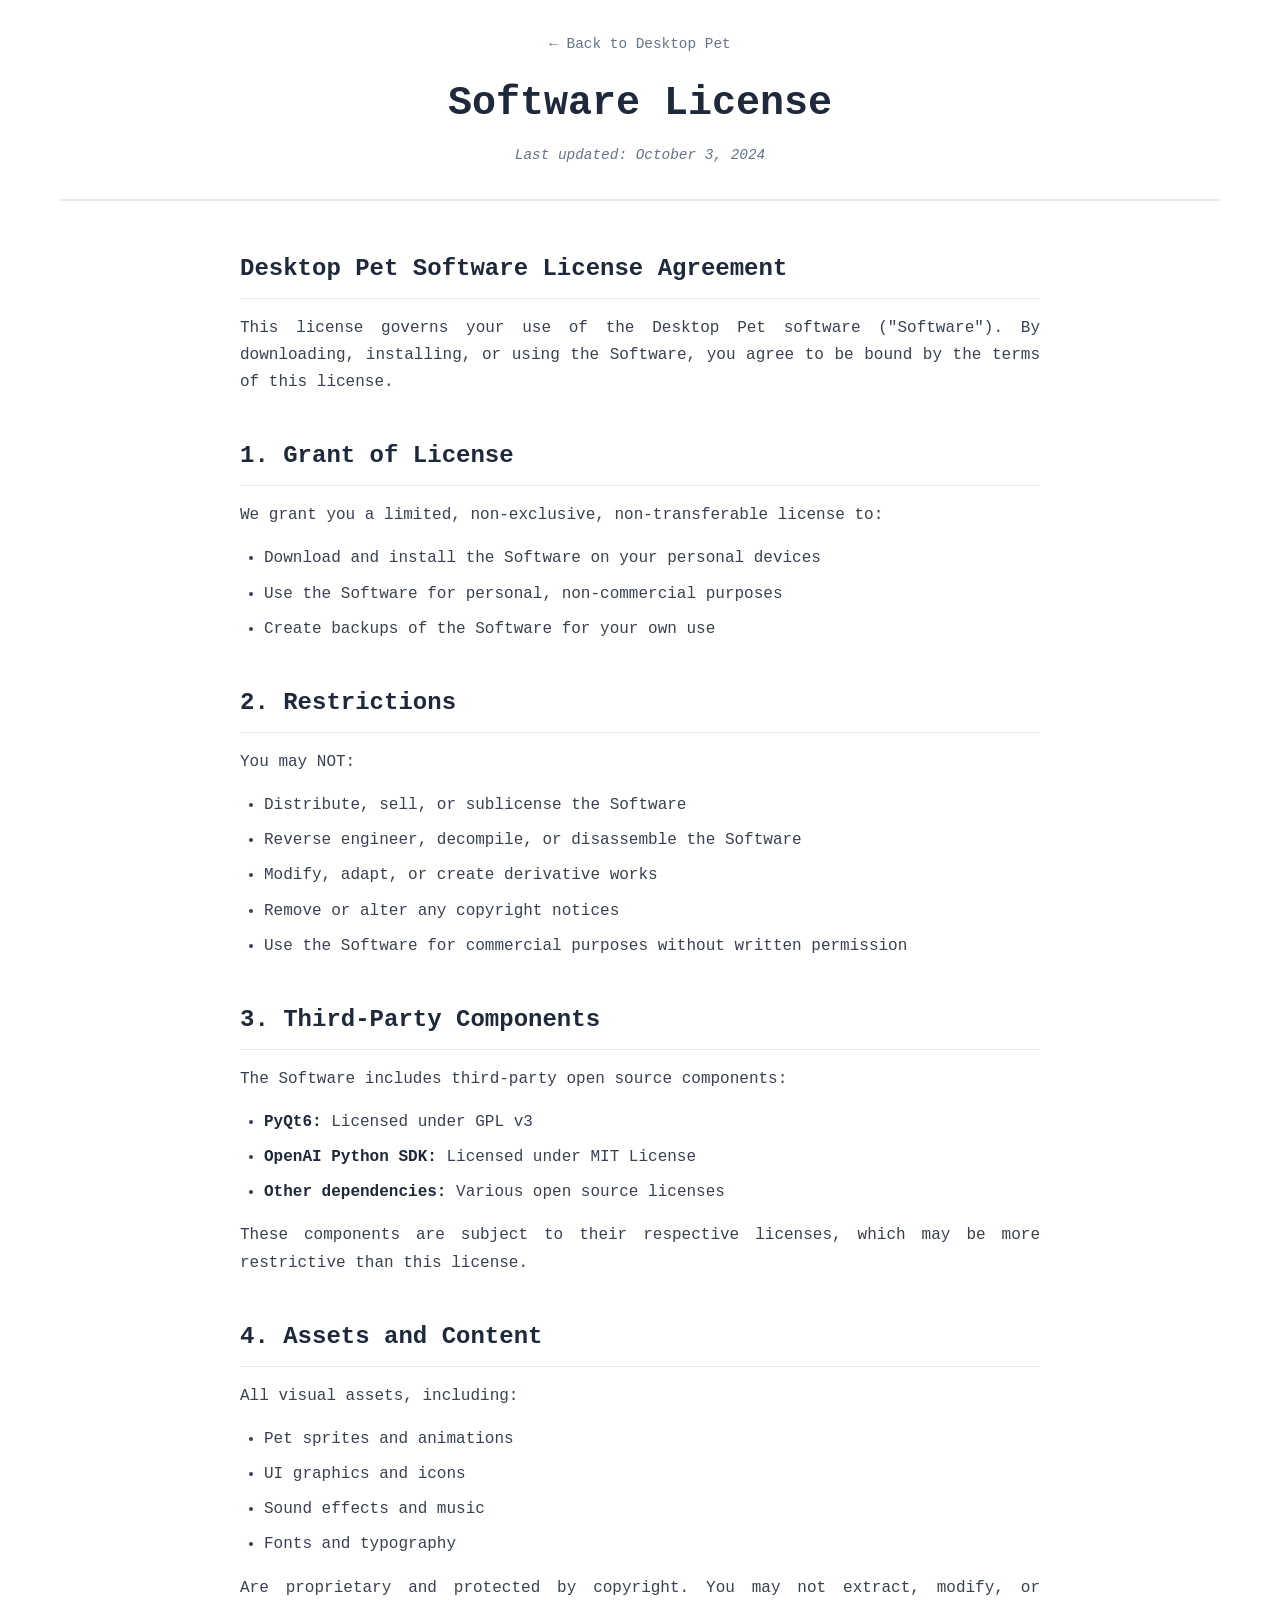
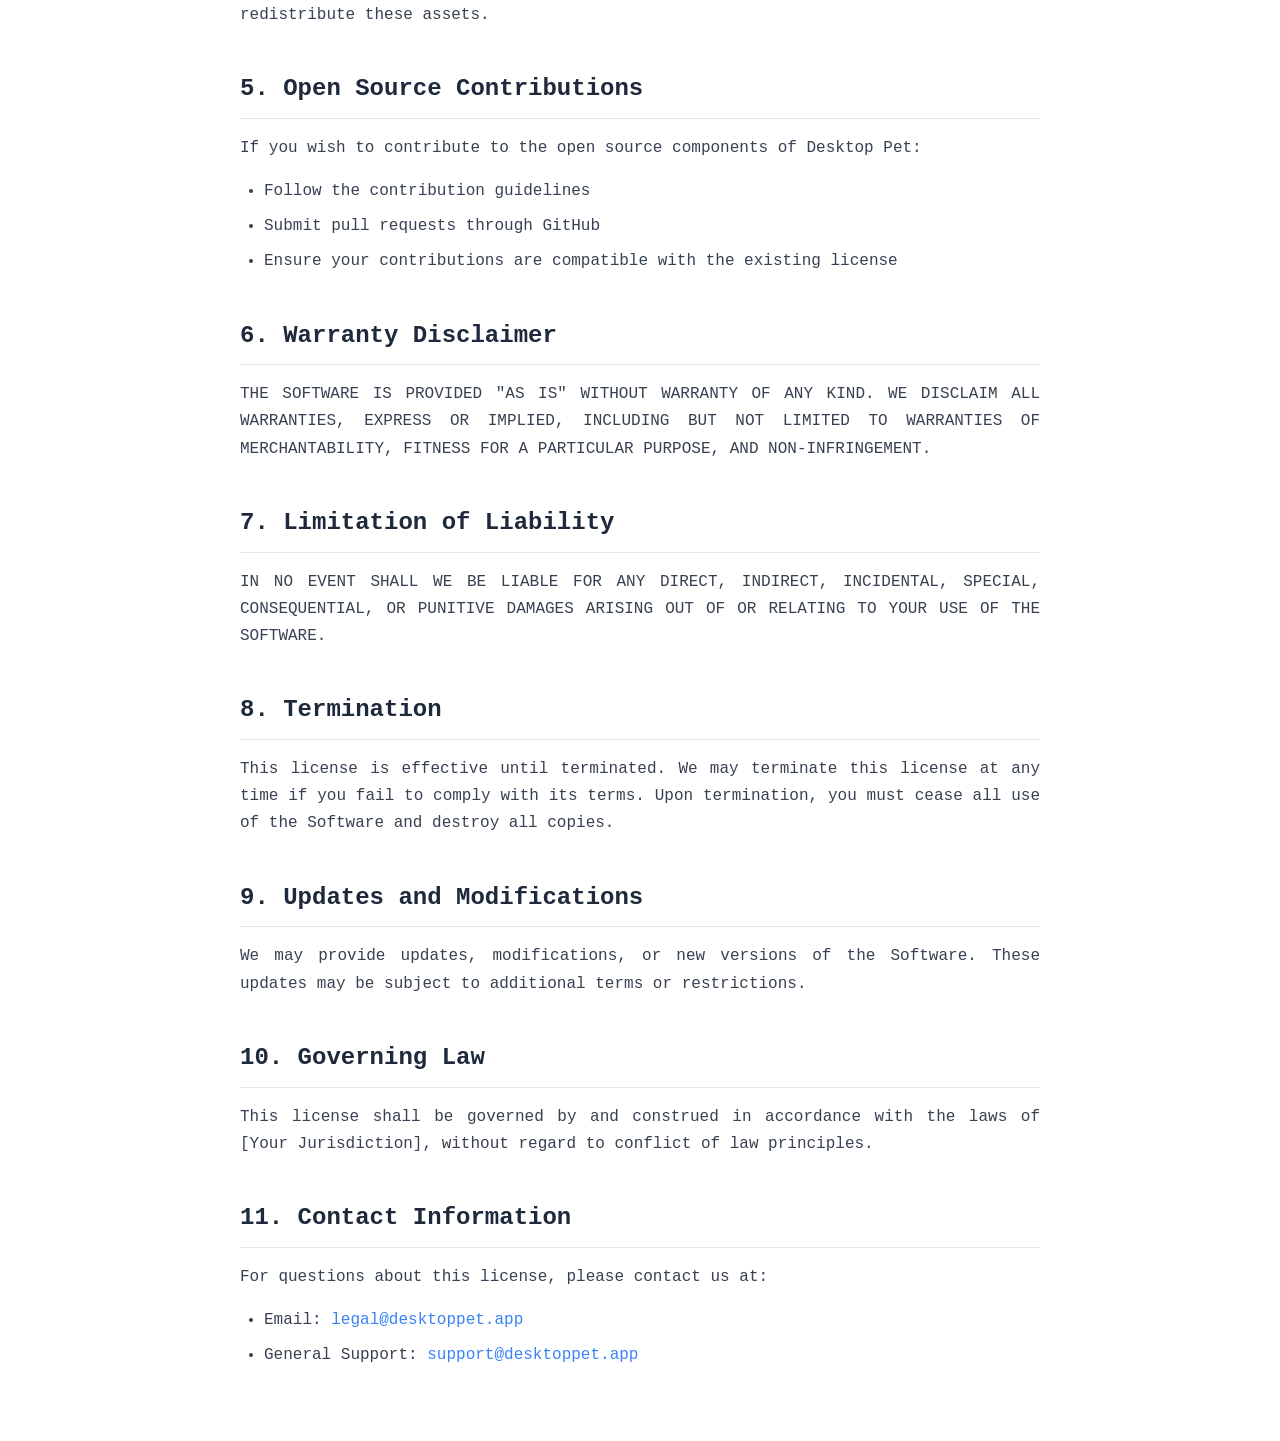
==== license.html @ d37699ef "Initial commit: Complete landing page with legal pages" ====
<!DOCTYPE html>
<html lang="en">
<head>
    <meta charset="UTF-8">
    <meta name="viewport" content="width=device-width, initial-scale=1.0">
    <title>License - Desktop Pet</title>
    <link rel="stylesheet" href="styles.css">
    <link rel="icon" href="assets/app_icon.png" type="image/png">
</head>
<body>
    <div class="legal-page">
        <div class="container">
            <div class="legal-header">
                <a href="index.html" class="back-link">← Back to Desktop Pet</a>
                <h1>Software License</h1>
                <p class="last-updated">Last updated: October 3, 2024</p>
            </div>

            <div class="legal-content">
                <section>
                    <h2>Desktop Pet Software License Agreement</h2>
                    <p>This license governs your use of the Desktop Pet software ("Software"). By downloading, installing, or using the Software, you agree to be bound by the terms of this license.</p>
                </section>

                <section>
                    <h2>1. Grant of License</h2>
                    <p>We grant you a limited, non-exclusive, non-transferable license to:</p>
                    <ul>
                        <li>Download and install the Software on your personal devices</li>
                        <li>Use the Software for personal, non-commercial purposes</li>
                        <li>Create backups of the Software for your own use</li>
                    </ul>
                </section>

                <section>
                    <h2>2. Restrictions</h2>
                    <p>You may NOT:</p>
                    <ul>
                        <li>Distribute, sell, or sublicense the Software</li>
                        <li>Reverse engineer, decompile, or disassemble the Software</li>
                        <li>Modify, adapt, or create derivative works</li>
                        <li>Remove or alter any copyright notices</li>
                        <li>Use the Software for commercial purposes without written permission</li>
                    </ul>
                </section>

                <section>
                    <h2>3. Third-Party Components</h2>
                    <p>The Software includes third-party open source components:</p>
                    <ul>
                        <li><strong>PyQt6:</strong> Licensed under GPL v3</li>
                        <li><strong>OpenAI Python SDK:</strong> Licensed under MIT License</li>
                        <li><strong>Other dependencies:</strong> Various open source licenses</li>
                    </ul>
                    <p>These components are subject to their respective licenses, which may be more restrictive than this license.</p>
                </section>

                <section>
                    <h2>4. Assets and Content</h2>
                    <p>All visual assets, including:</p>
                    <ul>
                        <li>Pet sprites and animations</li>
                        <li>UI graphics and icons</li>
                        <li>Sound effects and music</li>
                        <li>Fonts and typography</li>
                    </ul>
                    <p>Are proprietary and protected by copyright. You may not extract, modify, or redistribute these assets.</p>
                </section>

                <section>
                    <h2>5. Open Source Contributions</h2>
                    <p>If you wish to contribute to the open source components of Desktop Pet:</p>
                    <ul>
                        <li>Follow the contribution guidelines</li>
                        <li>Submit pull requests through GitHub</li>
                        <li>Ensure your contributions are compatible with the existing license</li>
                    </ul>
                </section>

                <section>
                    <h2>6. Warranty Disclaimer</h2>
                    <p>THE SOFTWARE IS PROVIDED "AS IS" WITHOUT WARRANTY OF ANY KIND. WE DISCLAIM ALL WARRANTIES, EXPRESS OR IMPLIED, INCLUDING BUT NOT LIMITED TO WARRANTIES OF MERCHANTABILITY, FITNESS FOR A PARTICULAR PURPOSE, AND NON-INFRINGEMENT.</p>
                </section>

                <section>
                    <h2>7. Limitation of Liability</h2>
                    <p>IN NO EVENT SHALL WE BE LIABLE FOR ANY DIRECT, INDIRECT, INCIDENTAL, SPECIAL, CONSEQUENTIAL, OR PUNITIVE DAMAGES ARISING OUT OF OR RELATING TO YOUR USE OF THE SOFTWARE.</p>
                </section>

                <section>
                    <h2>8. Termination</h2>
                    <p>This license is effective until terminated. We may terminate this license at any time if you fail to comply with its terms. Upon termination, you must cease all use of the Software and destroy all copies.</p>
                </section>

                <section>
                    <h2>9. Updates and Modifications</h2>
                    <p>We may provide updates, modifications, or new versions of the Software. These updates may be subject to additional terms or restrictions.</p>
                </section>

                <section>
                    <h2>10. Governing Law</h2>
                    <p>This license shall be governed by and construed in accordance with the laws of [Your Jurisdiction], without regard to conflict of law principles.</p>
                </section>

                <section>
                    <h2>11. Contact Information</h2>
                    <p>For questions about this license, please contact us at:</p>
                    <ul>
                        <li>Email: <a href="mailto:legal@desktoppet.app">legal@desktoppet.app</a></li>
                        <li>General Support: <a href="mailto:support@desktoppet.app">support@desktoppet.app</a></li>
                    </ul>
                </section>
            </div>
        </div>
    </div>
</body>
</html>
---- styles.css ----
/* Reset and Base Styles */
* {
    margin: 0;
    padding: 0;
    box-sizing: border-box;
}

body {
    font-family: 'Courier New', monospace;
    line-height: 1.6;
    color: #000;
    background: #fff;
    overflow-x: hidden;
    image-rendering: pixelated;
    image-rendering: -moz-crisp-edges;
    image-rendering: crisp-edges;
}

.container {
    max-width: 1200px;
    margin: 0 auto;
    padding: 0 20px;
}

/* Pixelated Border Utility */
.pixel-border {
    border: 4px solid #000;
    border-image: url('data:image/svg+xml,<svg xmlns="http://www.w3.org/2000/svg" width="8" height="8"><rect width="4" height="4" fill="%23000"/><rect x="4" y="4" width="4" height="4" fill="%23000"/><rect x="4" y="0" width="4" height="4" fill="%23fff"/><rect x="0" y="4" width="4" height="4" fill="%23fff"/></svg>') 4;
    background: #fff;
}

/* Navigation */
.navbar {
    position: fixed;
    top: 0;
    left: 0;
    right: 0;
    background: #fff;
    border-bottom: 4px solid #000;
    z-index: 1000;
    transition: all 0.3s ease;
}

.nav-container {
    max-width: 1200px;
    margin: 0 auto;
    padding: 0 20px;
    display: flex;
    justify-content: space-between;
    align-items: center;
    height: 70px;
}

.nav-logo {
    display: flex;
    align-items: center;
    font-size: 1.5rem;
    font-weight: 700;
    color: #000;
    font-family: 'Courier New', monospace;
}

.nav-logo i {
    margin-right: 8px;
    font-size: 1.8rem;
    color: #000;
}

.nav-menu {
    display: flex;
    gap: 2rem;
}

.nav-link {
    text-decoration: none;
    color: #000;
    font-weight: 500;
    transition: all 0.3s ease;
    position: relative;
    font-family: 'Courier New', monospace;
    padding: 8px 16px;
    border: 2px solid #000;
    background: #fff;
}

.nav-link:hover {
    background: #000;
    color: #fff;
}

.nav-link::after {
    display: none;
}

.nav-toggle {
    display: none;
    flex-direction: column;
    cursor: pointer;
}

.bar {
    width: 25px;
    height: 3px;
    background: #333;
    margin: 3px 0;
    transition: 0.3s;
}

/* Hero Section */
.hero {
    background: #fff;
    min-height: 100vh;
    display: flex;
    align-items: center;
    position: relative;
    overflow: hidden;
    border: 4px solid #000;
    margin: 20px;
}

.hero::before {
    content: '';
    position: absolute;
    top: 0;
    left: 0;
    right: 0;
    bottom: 0;
    background: url('data:image/svg+xml,<svg xmlns="http://www.w3.org/2000/svg" width="8" height="8"><rect width="4" height="4" fill="%23000"/><rect x="4" y="4" width="4" height="4" fill="%23000"/><rect x="4" y="0" width="4" height="4" fill="%23fff"/><rect x="0" y="4" width="4" height="4" fill="%23fff"/></svg>');
    opacity: 0.1;
}

.hero-container {
    max-width: 1200px;
    margin: 0 auto;
    padding: 0 20px;
    display: grid;
    grid-template-columns: 1fr 1fr;
    gap: 4rem;
    align-items: center;
    position: relative;
    z-index: 1;
}

.hero-content {
    color: #000;
}

.hero-title {
    font-size: 3.5rem;
    font-weight: 700;
    line-height: 1.2;
    margin-bottom: 1.5rem;
    font-family: 'Courier New', monospace;
    color: #000;
}

.highlight {
    background: #000;
    color: #fff;
    padding: 4px 8px;
}

.hero-description {
    font-size: 1.25rem;
    margin-bottom: 2.5rem;
    opacity: 0.9;
    line-height: 1.7;
}

.hero-buttons {
    display: flex;
    gap: 1rem;
    margin-bottom: 3rem;
}

.btn {
    display: inline-flex;
    align-items: center;
    padding: 1rem 2rem;
    text-decoration: none;
    font-weight: 600;
    font-size: 1.1rem;
    transition: all 0.3s ease;
    border: 4px solid #000;
    cursor: pointer;
    font-family: 'Courier New', monospace;
}

.btn i {
    margin-right: 8px;
    font-size: 1.2rem;
}

.btn-primary {
    background: #000;
    color: #fff;
}

.btn-primary:hover {
    background: #fff;
    color: #000;
}

.btn-secondary {
    background: #fff;
    color: #000;
}

.btn-secondary:hover {
    background: #000;
    color: #fff;
}

.hero-stats {
    display: flex;
    gap: 3rem;
}

.stat {
    text-align: center;
}

.stat-number {
    display: block;
    font-size: 2rem;
    font-weight: 700;
    color: #fbbf24;
}

.stat-label {
    font-size: 0.9rem;
    color: #000;
    font-weight: 600;
}

.hero-image {
    display: flex;
    justify-content: center;
    align-items: center;
}

.pet-preview {
    position: relative;
    animation: float 3s ease-in-out infinite;
    min-height: 400px;
    display: flex;
    flex-direction: column;
    align-items: center;
    justify-content: center;
}

.pet-character {
    text-align: center;
    margin-bottom: 1rem;
}

.pixel-cat {
    width: 300px;
    height: 300px;
    image-rendering: pixelated;
    image-rendering: -moz-crisp-edges;
    image-rendering: crisp-edges;
    object-fit: contain;
    filter: drop-shadow(0 0 10px rgba(0, 0, 0, 0.3));
    animation: pixel-float 3s ease-in-out infinite;
    transition: transform 0.3s ease;
}

@keyframes pixel-float {
    0%, 100% { transform: translateY(0px) scale(1); }
    50% { transform: translateY(-20px) scale(1.1); }
}

.pixel-bubble {
    background: #fff;
    color: #000;
    padding: 1rem 1.5rem;
    border: 4px solid #000;
    position: relative;
    max-width: 200px;
    margin: 0 auto;
    font-family: 'Courier New', monospace;
    font-size: 0.9rem;
}

.pet-bubble::after {
    content: '';
    position: absolute;
    top: -8px;
    left: 50%;
    transform: translateX(-50%);
    width: 0;
    height: 0;
    border-left: 8px solid transparent;
    border-right: 8px solid transparent;
    border-bottom: 8px solid white;
}

@keyframes float {
    0%, 100% { transform: translateY(0px); }
    50% { transform: translateY(-20px); }
}

/* Features Section */
.features {
    padding: 6rem 0;
    background: #fff;
    border: 4px solid #000;
    margin: 20px;
}

.section-title {
    text-align: center;
    font-size: 2.5rem;
    font-weight: 700;
    margin-bottom: 3rem;
    color: #000;
    font-family: 'Courier New', monospace;
}

.features-grid {
    display: grid;
    grid-template-columns: repeat(auto-fit, minmax(350px, 1fr));
    gap: 2rem;
}

.feature-card {
    background: #fff;
    padding: 2.5rem;
    border: 4px solid #000;
    text-align: center;
    transition: all 0.3s ease;
    position: relative;
}

.feature-card:hover {
    background: #000;
    color: #fff;
}

.feature-icon {
    width: 80px;
    height: 80px;
    background: #000;
    border: 4px solid #000;
    display: flex;
    align-items: center;
    justify-content: center;
    margin: 0 auto 1.5rem;
}

.feature-icon i {
    font-size: 2rem;
    color: #fff;
}

.feature-card h3 {
    font-size: 1.5rem;
    font-weight: 600;
    margin-bottom: 1rem;
    color: #000;
    font-family: 'Courier New', monospace;
}

.feature-card p {
    color: #000;
    line-height: 1.6;
}

.feature-card:hover h3,
.feature-card:hover p {
    color: #fff;
}

.coming-soon {
    background: #fbbf24;
    color: #000;
    font-size: 0.7rem;
    font-weight: 600;
    padding: 0.25rem 0.5rem;
    border-radius: 4px;
    margin-left: 0.5rem;
    text-transform: uppercase;
    letter-spacing: 0.5px;
}

.coming-soon-small {
    color: #000;
    font-size: 0.8rem;
    font-weight: 700;
    margin-left: 0.5rem;
    font-style: normal;
    background: rgba(0, 0, 0, 0.1);
    padding: 0.2rem 0.4rem;
    border-radius: 3px;
    border: 1px solid rgba(0, 0, 0, 0.3);
}

/* Legal Pages */
.legal-page {
    min-height: 100vh;
    background: #fff;
    padding: 2rem 0;
}

.legal-header {
    text-align: center;
    margin-bottom: 3rem;
    padding-bottom: 2rem;
    border-bottom: 2px solid #e2e8f0;
}

.back-link {
    display: inline-block;
    color: #64748b;
    text-decoration: none;
    font-size: 0.9rem;
    margin-bottom: 1rem;
    transition: color 0.3s ease;
}

.back-link:hover {
    color: #1e293b;
}

.legal-header h1 {
    font-size: 2.5rem;
    color: #1e293b;
    margin-bottom: 0.5rem;
}

.last-updated {
    color: #64748b;
    font-size: 0.9rem;
    font-style: italic;
}

.legal-content {
    max-width: 800px;
    margin: 0 auto;
    line-height: 1.7;
    color: #374151;
}

.legal-content section {
    margin-bottom: 2.5rem;
}

.legal-content h2 {
    color: #1e293b;
    font-size: 1.5rem;
    margin-bottom: 1rem;
    padding-bottom: 0.5rem;
    border-bottom: 1px solid #e2e8f0;
}

.legal-content h3 {
    color: #374151;
    font-size: 1.2rem;
    margin-bottom: 0.8rem;
    margin-top: 1.5rem;
}

.legal-content p {
    margin-bottom: 1rem;
    text-align: justify;
}

.legal-content ul, .legal-content ol {
    margin-bottom: 1rem;
    padding-left: 1.5rem;
}

.legal-content li {
    margin-bottom: 0.5rem;
}

.legal-content a {
    color: #3b82f6;
    text-decoration: none;
}

.legal-content a:hover {
    text-decoration: underline;
}

.legal-content strong {
    color: #1e293b;
    font-weight: 600;
}

/* Instructions Section */
.instructions {
    padding: 6rem 0;
    background: #f8fafc;
}

.instructions-description {
    text-align: center;
    font-size: 1.1rem;
    color: #64748b;
    margin-bottom: 3rem;
    max-width: 600px;
    margin-left: auto;
    margin-right: auto;
}

.instructions-grid {
    display: grid;
    grid-template-columns: repeat(auto-fit, minmax(350px, 1fr));
    gap: 2rem;
    margin-top: 3rem;
}

.instruction-card {
    background: #fff;
    padding: 2rem;
    border-radius: 12px;
    border: 2px solid #e2e8f0;
    transition: all 0.3s ease;
    position: relative;
    overflow: hidden;
}

.instruction-card:hover {
    border-color: #000;
    transform: translateY(-5px);
    box-shadow: 0 10px 25px rgba(0, 0, 0, 0.1);
}

.instruction-icon {
    width: 60px;
    height: 60px;
    background: #000;
    color: #fff;
    border-radius: 12px;
    display: flex;
    align-items: center;
    justify-content: center;
    font-size: 1.5rem;
    margin-bottom: 1.5rem;
}

.instruction-card h3 {
    font-size: 1.3rem;
    font-weight: 700;
    color: #1e293b;
    margin-bottom: 1rem;
}

.instruction-steps {
    margin-bottom: 1rem;
}

.instruction-steps ol,
.instruction-steps ul {
    margin: 0;
    padding-left: 1.5rem;
}

.instruction-steps li {
    margin-bottom: 0.5rem;
    line-height: 1.6;
    color: #475569;
}

.instruction-steps a {
    color: #6366f1;
    text-decoration: none;
    font-weight: 500;
}

.instruction-steps a:hover {
    text-decoration: underline;
}

.instruction-note {
    font-size: 0.9rem;
    color: #64748b;
    font-style: italic;
    margin: 0;
    padding: 0.75rem;
    background: #f1f5f9;
    border-radius: 6px;
    border-left: 3px solid #6366f1;
}

/* Screenshots Section */
.screenshots {
    padding: 6rem 0;
    background: white;
}

.screenshots-grid {
    display: grid;
    grid-template-columns: repeat(auto-fit, minmax(300px, 1fr));
    gap: 2rem;
}

.screenshot-item {
    text-align: center;
}

.screenshot-placeholder {
    background: linear-gradient(135deg, #f1f5f9, #e2e8f0);
    border: 2px dashed #cbd5e1;
    border-radius: 12px;
    padding: 3rem;
    margin-bottom: 1.5rem;
    transition: all 0.3s ease;
}

.screenshot-placeholder:hover {
    border-color: #6366f1;
    background: linear-gradient(135deg, #f0f4ff, #e0e7ff);
}

.screenshot-placeholder i {
    font-size: 3rem;
    color: #94a3b8;
    margin-bottom: 1rem;
}

.screenshot-placeholder p {
    color: #64748b;
    font-weight: 500;
}

.screenshot-item h4 {
    font-size: 1.25rem;
    font-weight: 600;
    margin-bottom: 0.5rem;
    color: #1e293b;
}

.screenshot-item p {
    color: #64748b;
    line-height: 1.6;
}

/* Download Section */
.download {
    padding: 6rem 0;
    background: linear-gradient(135deg, #1e293b 0%, #334155 100%);
    color: white;
}

.download .section-title {
    color: white;
}

.download-description {
    text-align: center;
    font-size: 1.25rem;
    margin-bottom: 3rem;
    opacity: 0.9;
}

.download-cards {
    display: grid;
    grid-template-columns: repeat(auto-fit, minmax(400px, 1fr));
    gap: 2rem;
    margin-bottom: 3rem;
}

.download-card {
    background: rgba(255, 255, 255, 0.1);
    backdrop-filter: blur(10px);
    border: 1px solid rgba(255, 255, 255, 0.2);
    border-radius: 20px;
    padding: 2.5rem;
    text-align: center;
    transition: transform 0.3s ease;
}

.download-card:hover {
    transform: translateY(-5px);
}

.platform-icon {
    font-size: 4rem;
    margin-bottom: 1.5rem;
    color: #fbbf24;
}

.download-card h3 {
    font-size: 1.75rem;
    font-weight: 700;
    margin-bottom: 0.5rem;
}

.download-card p {
    opacity: 0.8;
    margin-bottom: 1.5rem;
}

.download-info {
    display: flex;
    justify-content: center;
    gap: 1rem;
    margin-bottom: 2rem;
}

.file-size, .file-format {
    background: rgba(255, 255, 255, 0.1);
    padding: 0.5rem 1rem;
    border-radius: 20px;
    font-size: 0.9rem;
    font-weight: 500;
}

.btn-download {
    background: #fbbf24;
    color: #1e293b;
    font-weight: 700;
    margin-bottom: 2rem;
    width: 100%;
    justify-content: center;
}

.btn-download:hover {
    background: #f59e0b;
    transform: translateY(-2px);
}

/* Make button look like link */
button.btn-download {
    border: none;
    cursor: pointer;
    text-decoration: none;
    display: inline-flex;
    align-items: center;
    justify-content: center;
    gap: 0.5rem;
}


.download-requirements h4 {
    font-size: 1.1rem;
    margin-bottom: 1rem;
    color: #fbbf24;
}

.download-requirements ul {
    list-style: none;
    text-align: left;
}

.download-requirements li {
    padding: 0.25rem 0;
    opacity: 0.8;
    position: relative;
    padding-left: 1.5rem;
}

.download-requirements li::before {
    content: '✓';
    position: absolute;
    left: 0;
    color: #fbbf24;
    font-weight: bold;
}

.installation-instructions {
    background: rgba(255, 255, 255, 0.05);
    border: 1px solid rgba(255, 255, 255, 0.1);
    border-radius: 12px;
    padding: 1.5rem;
    margin: 1.5rem 0;
}

.installation-instructions h4 {
    color: #fbbf24;
    font-size: 1.1rem;
    font-weight: 600;
    margin-bottom: 1rem;
    display: flex;
    align-items: center;
    gap: 0.5rem;
}

.installation-instructions h4::before {
    content: "⚠️";
    font-size: 1.2rem;
}

.installation-instructions ol {
    margin: 0;
    padding-left: 1.5rem;
}

.installation-instructions li {
    color: rgba(255, 255, 255, 0.9);
    line-height: 1.6;
    margin-bottom: 0.5rem;
    font-size: 0.95rem;
}

.installation-instructions li strong {
    color: #fbbf24;
    font-weight: 600;
}

.download-notes {
    text-align: center;
}

.note {
    display: inline-flex;
    align-items: center;
    background: rgba(59, 130, 246, 0.1);
    border: 1px solid rgba(59, 130, 246, 0.3);
    border-radius: 12px;
    padding: 1rem 1.5rem;
    color: #93c5fd;
}

.note i {
    margin-right: 0.5rem;
    color: #3b82f6;
}

/* Support Section */
.support {
    padding: 6rem 0;
    background: #f8fafc;
}

.support-grid {
    display: grid;
    grid-template-columns: repeat(auto-fit, minmax(300px, 1fr));
    gap: 2rem;
}

.support-card {
    background: white;
    padding: 2.5rem;
    border-radius: 16px;
    text-align: center;
    box-shadow: 0 4px 20px rgba(0, 0, 0, 0.08);
    transition: transform 0.3s ease;
}

.support-card:hover {
    transform: translateY(-5px);
}

.support-icon {
    width: 60px;
    height: 60px;
    background: linear-gradient(135deg, #10b981, #059669);
    border-radius: 16px;
    display: flex;
    align-items: center;
    justify-content: center;
    margin: 0 auto 1.5rem;
}

.support-icon i {
    font-size: 1.5rem;
    color: white;
}

.support-card h3 {
    font-size: 1.25rem;
    font-weight: 600;
    margin-bottom: 1rem;
    color: #1e293b;
}

.support-card p {
    color: #64748b;
    margin-bottom: 1.5rem;
    line-height: 1.6;
}

.support-link {
    color: #6366f1;
    text-decoration: none;
    font-weight: 500;
    display: inline-flex;
    align-items: center;
    transition: color 0.3s ease;
}

.support-link:hover {
    color: #4f46e5;
}

.support-link i {
    margin-left: 0.5rem;
    transition: transform 0.3s ease;
}

.support-link:hover i {
    transform: translateX(3px);
}

/* Footer */
.footer {
    background: #1e293b;
    color: white;
    padding: 3rem 0 1rem;
}

.footer-content {
    display: grid;
    grid-template-columns: repeat(auto-fit, minmax(250px, 1fr));
    gap: 2rem;
    margin-bottom: 2rem;
}

.footer-logo {
    display: flex;
    align-items: center;
    font-size: 1.5rem;
    font-weight: 700;
    margin-bottom: 1rem;
    color: #6366f1;
}

.footer-logo i {
    margin-right: 8px;
    font-size: 1.8rem;
}

.footer-section p {
    opacity: 0.8;
    margin-bottom: 1.5rem;
    line-height: 1.6;
}

.social-links {
    display: flex;
    gap: 1rem;
}

.social-link {
    width: 40px;
    height: 40px;
    background: rgba(255, 255, 255, 0.1);
    border-radius: 10px;
    display: flex;
    align-items: center;
    justify-content: center;
    color: white;
    text-decoration: none;
    transition: all 0.3s ease;
}

.social-link:hover {
    background: #6366f1;
    transform: translateY(-2px);
}

.footer-section h4 {
    font-size: 1.1rem;
    font-weight: 600;
    margin-bottom: 1rem;
    color: #fbbf24;
}

.footer-section ul {
    list-style: none;
}

.footer-section li {
    margin-bottom: 0.5rem;
}

.footer-section a {
    color: rgba(255, 255, 255, 0.8);
    text-decoration: none;
    transition: color 0.3s ease;
}

.footer-section a:hover {
    color: white;
}

.footer-bottom {
    border-top: 1px solid rgba(255, 255, 255, 0.1);
    padding-top: 2rem;
    text-align: center;
    opacity: 0.8;
}

.footer-bottom i {
    color: #ef4444;
}

/* Responsive Design */
@media (max-width: 768px) {
    .nav-menu {
        display: none;
    }
    
    .nav-toggle {
        display: flex;
    }
    
    .hero-container {
        grid-template-columns: 1fr;
        text-align: center;
        gap: 2rem;
    }
    
    .hero-title {
        font-size: 2.5rem;
    }
    
    .hero-buttons {
        flex-direction: column;
        align-items: center;
    }
    
    .btn {
        width: 100%;
        max-width: 300px;
        justify-content: center;
    }
    
    .hero-stats {
        justify-content: center;
        gap: 2rem;
    }
    
    .features-grid {
        grid-template-columns: 1fr;
    }
    
    .download-cards {
        grid-template-columns: 1fr;
    }
    
    .support-grid {
        grid-template-columns: 1fr;
    }
    
    .footer-content {
        grid-template-columns: 1fr;
        text-align: center;
    }
}

@media (max-width: 480px) {
    .hero-title {
        font-size: 2rem;
    }
    
    .hero-description {
        font-size: 1.1rem;
    }
    
    .section-title {
        font-size: 2rem;
    }
    
    .feature-card, .download-card, .support-card {
        padding: 1.5rem;
    }
}
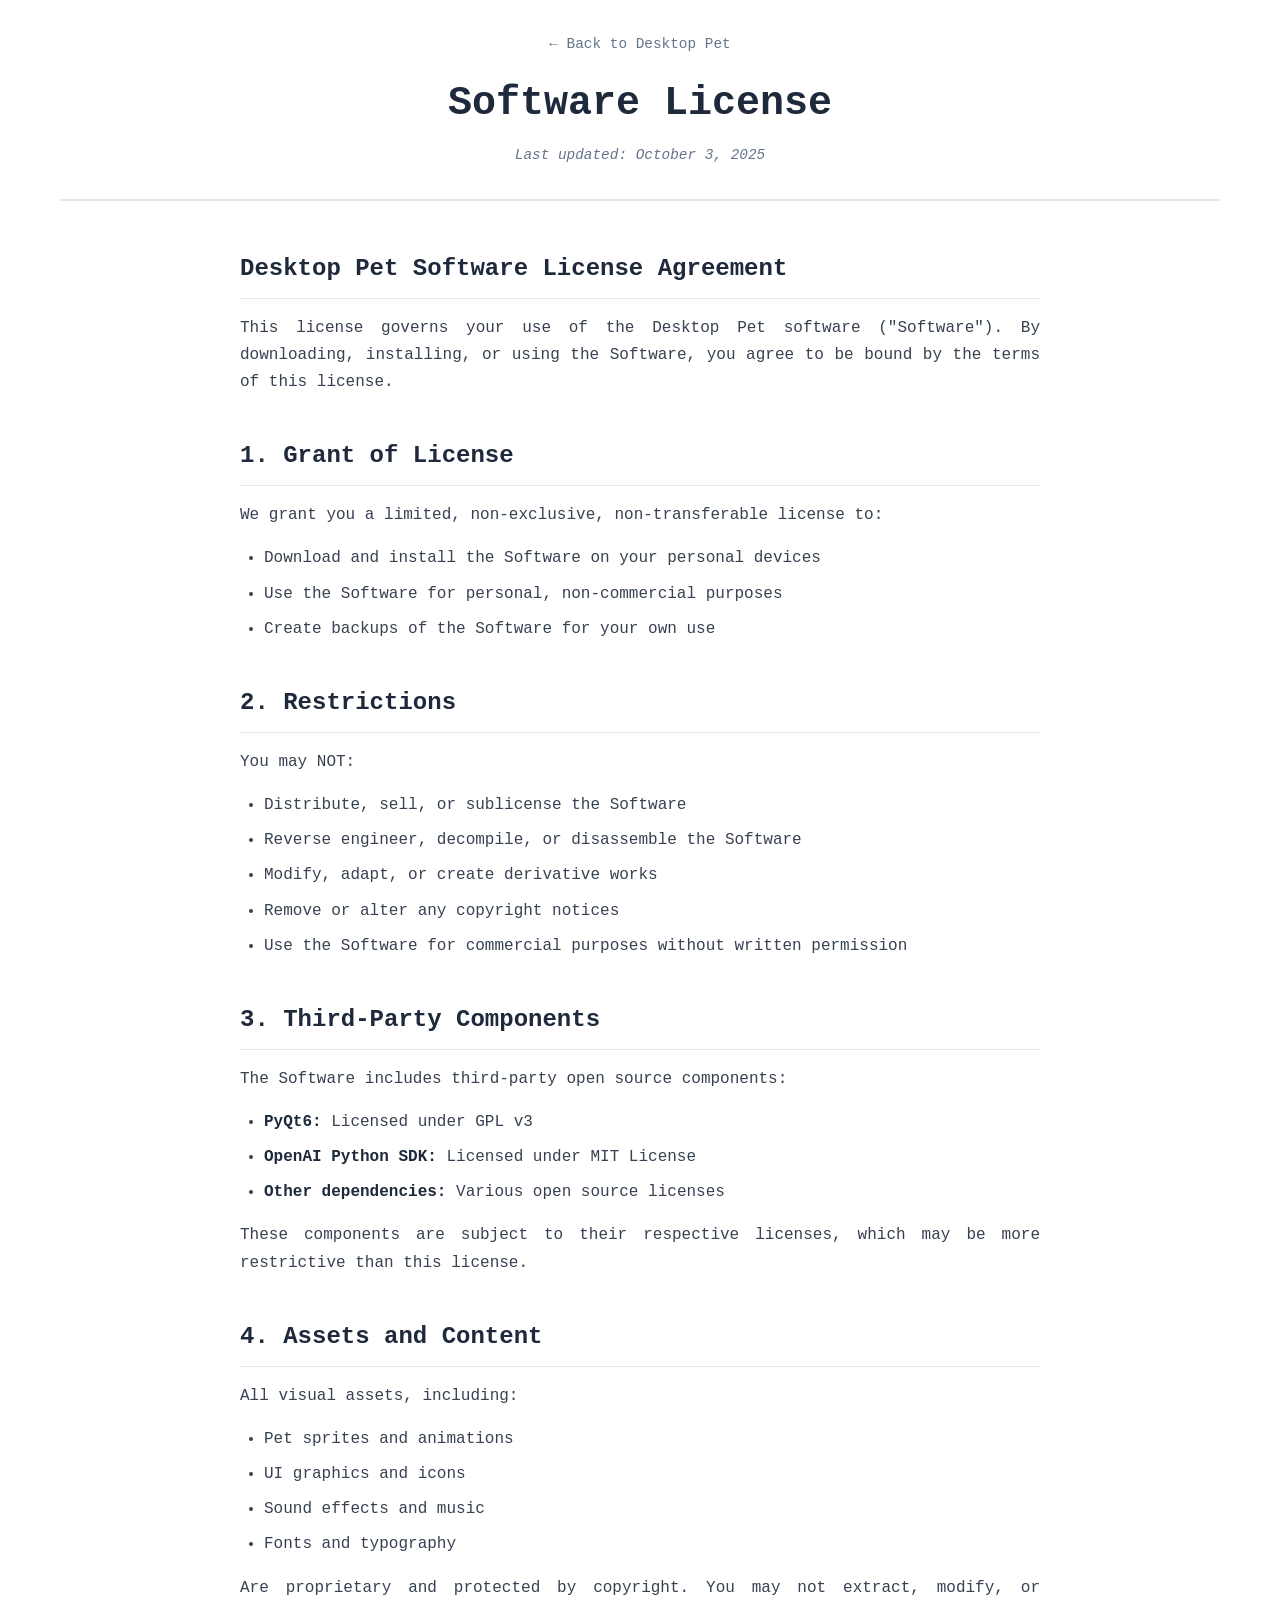
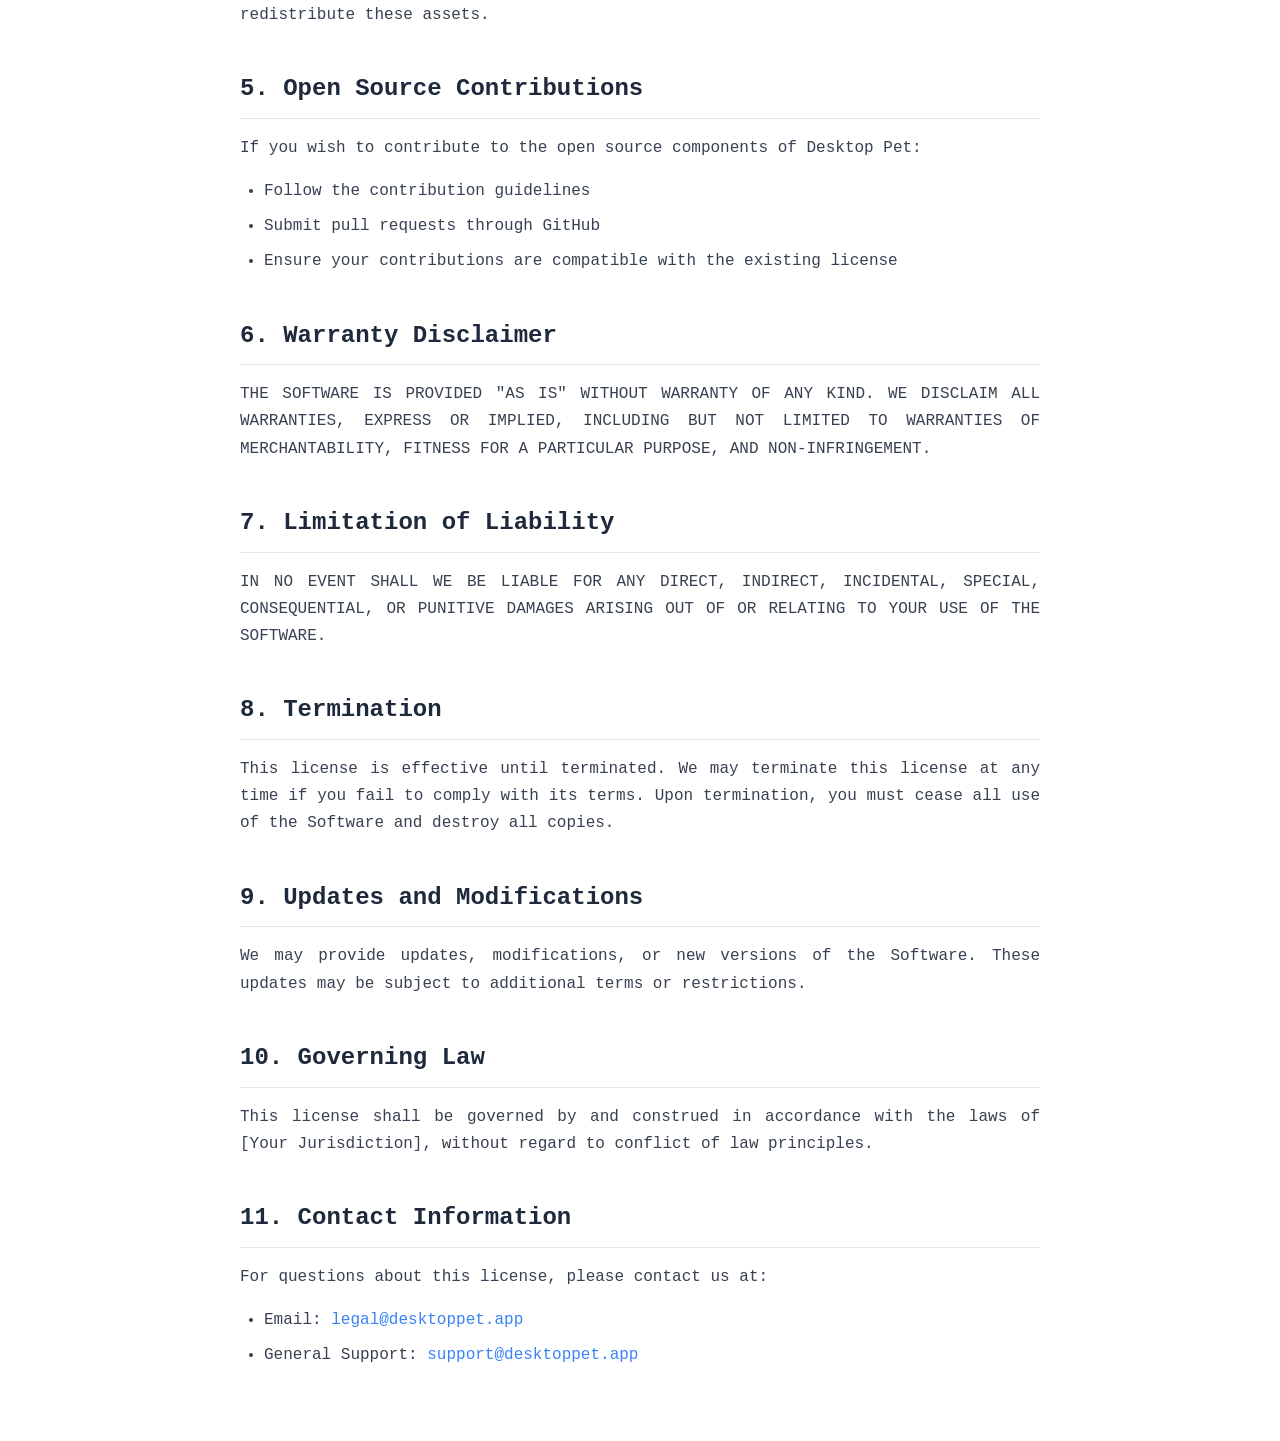
==== commit 7165bffb: "update privacy and legal pages" ====
--- a/license.html
+++ b/license.html
@@ -13,7 +13,7 @@
             <div class="legal-header">
                 <a href="index.html" class="back-link">← Back to Desktop Pet</a>
                 <h1>Software License</h1>
-                <p class="last-updated">Last updated: October 3, 2024</p>
+                <p class="last-updated">Last updated: October 3, 2025</p>
             </div>
 
             <div class="legal-content">
--- a/styles.css
+++ b/styles.css
@@ -565,7 +565,7 @@
 }
 
 .instruction-steps a {
-    color: #6366f1;
+    color: #3b82f6;
     text-decoration: none;
     font-weight: 500;
 }
@@ -611,7 +611,7 @@
 }
 
 .screenshot-placeholder:hover {
-    border-color: #6366f1;
+    border-color: #3b82f6;
     background: linear-gradient(135deg, #f0f4ff, #e0e7ff);
 }
 
@@ -658,9 +658,12 @@
 
 .download-cards {
     display: grid;
-    grid-template-columns: repeat(auto-fit, minmax(400px, 1fr));
+    grid-template-columns: repeat(auto-fit, minmax(450px, 1fr));
     gap: 2rem;
     margin-bottom: 3rem;
+    max-width: 1200px;
+    margin-left: auto;
+    margin-right: auto;
 }
 
 .download-card {
@@ -723,6 +726,15 @@
     transform: translateY(-2px);
 }
 
+.download-card small {
+    color: white;
+    font-size: 0.85rem;
+    font-weight: 500;
+    display: block;
+    text-align: center;
+    margin-bottom: 1.5rem;
+}
+
 /* Make button look like link */
 button.btn-download {
     border: none;
@@ -824,6 +836,121 @@
 .support {
     padding: 6rem 0;
     background: #f8fafc;
+}
+
+/* Feedback Section */
+.feedback {
+    padding: 6rem 0;
+    background: #fff;
+    border: 4px solid #000;
+    margin: 20px;
+}
+
+.feedback-description {
+    text-align: center;
+    font-size: 1.1rem;
+    color: #64748b;
+    margin-bottom: 3rem;
+    max-width: 600px;
+    margin-left: auto;
+    margin-right: auto;
+}
+
+.feedback-options {
+    display: grid;
+    grid-template-columns: repeat(auto-fit, minmax(400px, 1fr));
+    gap: 2rem;
+    margin-bottom: 3rem;
+}
+
+.feedback-option {
+    background: #fff;
+    padding: 2.5rem;
+    border: 4px solid #000;
+    text-align: center;
+    transition: all 0.3s ease;
+    position: relative;
+}
+
+.feedback-option:hover {
+    background: #000;
+    color: #fff;
+    transform: translateY(-5px);
+}
+
+.feedback-icon {
+    width: 80px;
+    height: 80px;
+    background: #000;
+    border: 4px solid #000;
+    display: flex;
+    align-items: center;
+    justify-content: center;
+    margin: 0 auto 1.5rem;
+    transition: all 0.3s ease;
+}
+
+.feedback-option:hover .feedback-icon {
+    background: #fff;
+    border-color: #fff;
+}
+
+.feedback-icon i {
+    font-size: 2rem;
+    color: #fff;
+    transition: color 0.3s ease;
+}
+
+.feedback-option:hover .feedback-icon i {
+    color: #000;
+}
+
+.feedback-option h3 {
+    font-size: 1.5rem;
+    font-weight: 600;
+    margin-bottom: 1rem;
+    color: #000;
+    font-family: 'Courier New', monospace;
+    transition: color 0.3s ease;
+}
+
+.feedback-option:hover h3 {
+    color: #fff;
+}
+
+.feedback-option p {
+    color: #000;
+    line-height: 1.6;
+    margin-bottom: 2rem;
+    transition: color 0.3s ease;
+}
+
+.feedback-option:hover p {
+    color: #fff;
+}
+
+.feedback-note {
+    background: #f1f5f9;
+    border: 2px solid #e2e8f0;
+    border-radius: 12px;
+    padding: 1.5rem;
+    display: flex;
+    align-items: center;
+    gap: 1rem;
+    max-width: 800px;
+    margin: 0 auto;
+}
+
+.feedback-note i {
+    color: #3b82f6;
+    font-size: 1.2rem;
+    flex-shrink: 0;
+}
+
+.feedback-note p {
+    margin: 0;
+    color: #475569;
+    line-height: 1.6;
 }
 
 .support-grid {
@@ -875,7 +1002,7 @@
 }
 
 .support-link {
-    color: #6366f1;
+    color: #3b82f6;
     text-decoration: none;
     font-weight: 500;
     display: inline-flex;
@@ -916,7 +1043,7 @@
     font-size: 1.5rem;
     font-weight: 700;
     margin-bottom: 1rem;
-    color: #6366f1;
+    color: #ffffff;
 }
 
 .footer-logo i {
@@ -949,7 +1076,7 @@
 }
 
 .social-link:hover {
-    background: #6366f1;
+    background: #3b82f6;
     transform: translateY(-2px);
 }
 
@@ -989,6 +1116,312 @@
     color: #ef4444;
 }
 
+/* Download Extras Section */
+.download-extras {
+    margin-top: 3rem;
+    display: flex;
+    flex-direction: column;
+    gap: 2rem;
+    max-width: 1200px;
+    margin-left: auto;
+    margin-right: auto;
+}
+
+.version-info,
+.newsletter-info {
+    background: rgba(255, 255, 255, 0.1);
+    backdrop-filter: blur(10px);
+    border: 1px solid rgba(255, 255, 255, 0.2);
+    border-radius: 20px;
+    padding: 1rem 4rem;
+    display: flex;
+    align-items: center;
+    gap: 4rem;
+    transition: all 0.3s ease;
+    box-shadow: 0 4px 0 rgba(0, 0, 0, 0.3);
+    min-height: 200px;
+}
+
+.version-info:hover,
+.newsletter-info:hover {
+    transform: translateY(-5px);
+    box-shadow: 0 8px 0 rgba(0, 0, 0, 0.5);
+}
+
+.version-icon,
+.newsletter-icon {
+    font-size: 2rem;
+    color: #fbbf24;
+    flex-shrink: 0;
+    margin: 0;
+}
+
+.version-content,
+.newsletter-content {
+    flex: 1;
+}
+
+
+.version-content p,
+.newsletter-content p {
+    color: rgba(255, 255, 255, 0.8);
+    margin-bottom: 0.8rem;
+    line-height: 1.5;
+    font-size: 1rem;
+}
+
+.subscription-form {
+    display: flex;
+    gap: 0.5rem;
+    margin-bottom: 1rem;
+    flex-wrap: wrap;
+}
+
+.email-input {
+    flex: 1;
+    min-width: 200px;
+    padding: 0.75rem 1rem;
+    border: 2px solid #e2e8f0;
+    border-radius: 8px;
+    font-size: 1rem;
+    font-family: 'Courier New', monospace;
+    transition: border-color 0.3s ease;
+}
+
+.email-input:focus {
+    outline: none;
+    border-color: #3b82f6;
+}
+
+.subscription-note {
+    font-size: 0.9rem;
+    color: #94a3b8;
+    margin: 0;
+}
+
+/* Version History Page */
+.version-history {
+    padding: 80px 0;
+    background: #fff;
+}
+
+.version-timeline {
+    max-width: 1000px;
+    margin: 0 auto;
+}
+
+.version-item {
+    background: #fff;
+    border: 4px solid #000;
+    border-radius: 12px;
+    margin-bottom: 2rem;
+    box-shadow: 0 4px 0 #000;
+    overflow: hidden;
+    transition: all 0.3s ease;
+}
+
+.version-item:hover {
+    transform: translateY(-2px);
+    box-shadow: 0 6px 0 #000;
+}
+
+.version-item.future {
+    background: linear-gradient(135deg, #f8fafc 0%, #e2e8f0 100%);
+    border-color: #94a3b8;
+}
+
+.version-header {
+    background: #1e293b;
+    color: #fff;
+    padding: 1.5rem 2rem;
+    display: flex;
+    align-items: center;
+    gap: 1rem;
+    flex-wrap: wrap;
+}
+
+.version-item.future .version-header {
+    background: #64748b;
+}
+
+.version-number {
+    font-size: 1.5rem;
+    font-weight: 700;
+    font-family: 'Orbitron', monospace;
+}
+
+.version-date {
+    font-size: 1rem;
+    color: #cbd5e1;
+    margin-left: auto;
+}
+
+.version-badge {
+    background: #10b981;
+    color: #fff;
+    padding: 0.25rem 0.75rem;
+    border-radius: 20px;
+    font-size: 0.8rem;
+    font-weight: 600;
+    text-transform: uppercase;
+}
+
+.version-badge:contains("Planned") {
+    background: #f59e0b;
+}
+
+.version-content {
+    padding: 2rem;
+}
+
+.version-content h3 {
+    font-size: 1.8rem;
+    margin-bottom: 1rem;
+    color: #1e293b;
+}
+
+.version-description {
+    font-size: 1.1rem;
+    color: #000000 !important;
+    margin-bottom: 2rem;
+    line-height: 1.6;
+}
+
+.version-features {
+    margin-bottom: 2rem;
+}
+
+.version-features h4 {
+    font-size: 1.2rem;
+    margin-bottom: 1rem;
+    color: #1e293b;
+}
+
+.version-features ul {
+    list-style: none;
+    padding: 0;
+}
+
+.version-features li {
+    padding: 0.5rem 0;
+    border-bottom: 1px solid #e2e8f0;
+    color: #475569;
+}
+
+.version-features li:last-child {
+    border-bottom: none;
+}
+
+.version-downloads {
+    margin-bottom: 2rem;
+    padding: 1.5rem;
+    background: #f8fafc;
+    border-radius: 8px;
+    border: 2px solid #e2e8f0;
+}
+
+.version-downloads h4 {
+    font-size: 1.2rem;
+    margin-bottom: 1rem;
+    color: #1e293b;
+}
+
+.download-links {
+    display: flex;
+    gap: 1rem;
+    flex-wrap: wrap;
+}
+
+.version-requirements {
+    margin-bottom: 2rem;
+}
+
+.version-requirements h4 {
+    font-size: 1.2rem;
+    margin-bottom: 1rem;
+    color: #1e293b;
+}
+
+.requirements-grid {
+    display: grid;
+    grid-template-columns: 1fr 1fr;
+    gap: 2rem;
+}
+
+.requirement-item {
+    background: #f8fafc;
+    padding: 1.5rem;
+    border-radius: 8px;
+    border: 2px solid #e2e8f0;
+}
+
+.requirement-item strong {
+    display: block;
+    margin-bottom: 0.5rem;
+    color: #1e293b;
+}
+
+.requirement-item ul {
+    list-style: none;
+    padding: 0;
+}
+
+.requirement-item li {
+    padding: 0.25rem 0;
+    color: #475569;
+}
+
+.version-notes {
+    background: #fef3c7;
+    padding: 1.5rem;
+    border-radius: 8px;
+    border: 2px solid #f59e0b;
+}
+
+.version-notes h4 {
+    font-size: 1.2rem;
+    margin-bottom: 1rem;
+    color: #92400e;
+}
+
+.version-notes p {
+    color: #92400e;
+    margin-bottom: 1rem;
+    line-height: 1.6;
+}
+
+.version-notes p:last-child {
+    margin-bottom: 0;
+}
+
+.subscribe-note {
+    text-align: center;
+    padding: 1rem;
+    background: linear-gradient(135deg, #f0f9ff 0%, #e0f2fe 100%);
+    border-radius: 12px;
+    border: 2px solid #0ea5e9;
+    color: #000000 !important;
+    box-shadow: 0 4px 6px rgba(14, 165, 233, 0.1);
+    transition: all 0.3s ease;
+}
+
+.subscribe-note:hover {
+    transform: translateY(-2px);
+    box-shadow: 0 8px 15px rgba(14, 165, 233, 0.2);
+}
+
+.subscribe-note a {
+    color: #1e40af;
+    text-decoration: none;
+    font-weight: 700;
+    transition: color 0.3s ease;
+}
+
+.subscribe-note a:hover {
+    color: #000000;
+    text-decoration: underline;
+}
+
 /* Responsive Design */
 @media (max-width: 768px) {
     .nav-menu {
@@ -1037,6 +1470,39 @@
         grid-template-columns: 1fr;
     }
     
+    .feedback-options {
+        grid-template-columns: 1fr;
+    }
+    
+    .download-extras {
+        max-width: 100%;
+    }
+    
+    .version-info,
+    .newsletter-info {
+        flex-direction: column;
+        text-align: center;
+        min-height: auto;
+        padding: 1.5rem;
+    }
+    
+    .version-icon,
+    .newsletter-icon {
+        margin-bottom: 1rem;
+    }
+    
+    .subscription-form {
+        flex-direction: column;
+    }
+    
+    .requirements-grid {
+        grid-template-columns: 1fr;
+    }
+    
+    .download-links {
+        flex-direction: column;
+    }
+    
     .footer-content {
         grid-template-columns: 1fr;
         text-align: center;
@@ -1056,7 +1522,88 @@
         font-size: 2rem;
     }
     
-    .feature-card, .download-card, .support-card {
+    .feature-card, .download-card, .support-card, .feedback-option {
         padding: 1.5rem;
     }
 }
+
+/* Subscription card (MailerLite) */
+.subscription-form {
+  display: flex;
+  justify-content: center;
+  align-items: center;
+}
+.subscription-form .ml-form-embedContainer { width: 100%; }
+.subscription-form .ml-form-embedWrapper.embedForm {
+  max-width: 480px;
+  width: 100%;
+  background: transparent;
+  border: 0;
+  box-shadow: none;
+  padding: 0;
+}
+.subscription-form .ml-form-horizontalRow {
+  display: grid;
+  grid-template-columns: 1fr auto;
+  gap: 10px;
+}
+@media (max-width: 640px) {
+  .subscription-form .ml-form-horizontalRow { grid-template-columns: 1fr; }
+}
+.subscription-form input[type="email"] {
+  font-family: inherit;
+  font-size: 1rem;
+  border-radius: 10px;
+  padding: 0.75rem 0.85rem;
+  width: 100%;
+  border: 2px solid #ccc;
+}
+.subscription-form button.primary {
+  font-family: inherit;
+  font-size: 1rem;
+  border-radius: 10px;
+  padding: 0.75rem 0.85rem;
+  border: none;
+  background: #000;
+  color: #fff;
+  cursor: pointer;
+}
+.subscription-form button.primary:hover { opacity: 0.9; }
+
+/* Footer Donation Section */
+.footer-donation-section {
+    margin-top: 1rem;
+}
+
+.footer-donation-links {
+    display: flex;
+    gap: 0.75rem;
+    flex-wrap: wrap;
+}
+
+.footer-donation-link {
+    display: inline-flex;
+    align-items: center;
+    gap: 0.5rem;
+    padding: 0.5rem 0.75rem;
+    background: rgba(255, 255, 255, 0.1);
+    border: 1px solid rgba(255, 255, 255, 0.2);
+    border-radius: 6px;
+    color: #fff;
+    text-decoration: none;
+    font-size: 0.85rem;
+    transition: all 0.3s ease;
+}
+
+.footer-donation-link:hover {
+    background: rgba(255, 255, 255, 0.2);
+    transform: translateY(-1px);
+}
+
+.footer-donation-link i {
+    font-size: 0.9rem;
+}
+
+/* Prevent ML's fixed width from overriding */
+#mlb2-32236243 .ml-form-embedWrapper.embedDefault,
+#mlb2-32236243 .ml-form-embedWrapper.embedPopup { width: 100% !important; }
